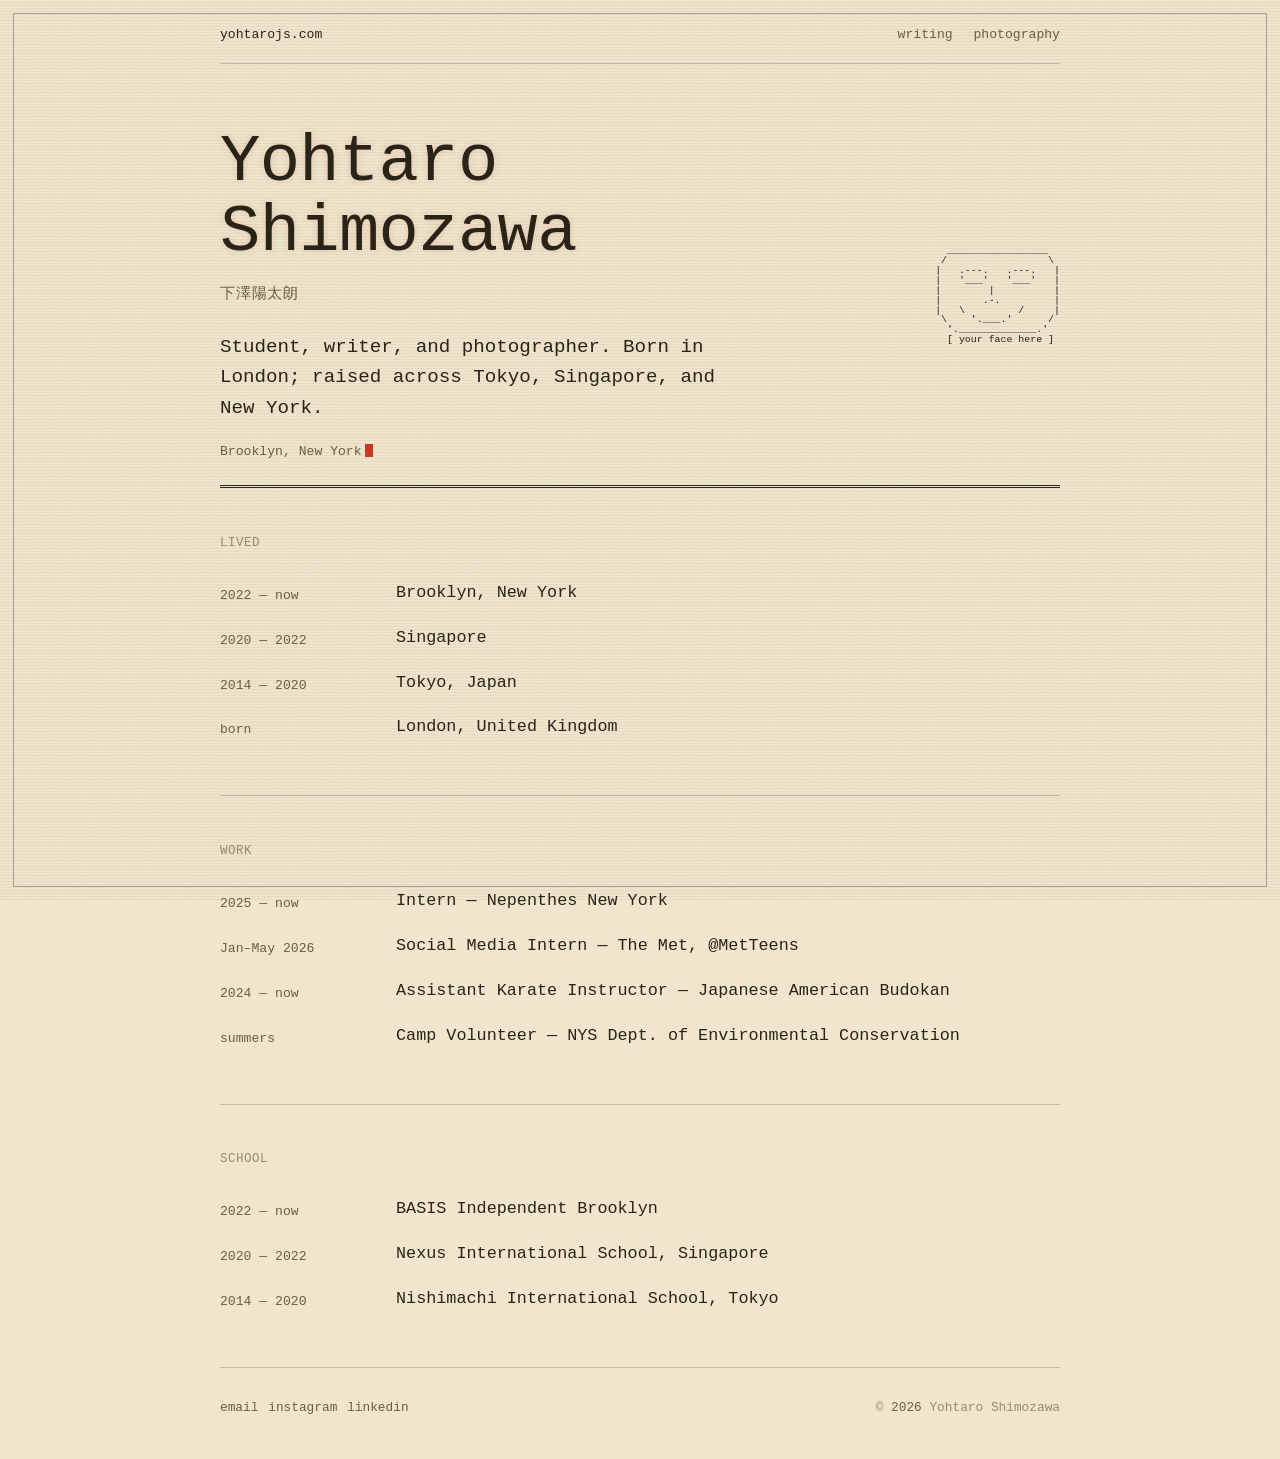
==== index.html @ f305a86e "Initial commit — yohtarojs.com Co-Authored-By: Claude Opus 4.8 <noreply@anthropic.com>" ====
<!DOCTYPE html>
<html lang="en">
<head>
<meta charset="utf-8">
<meta name="viewport" content="width=device-width, initial-scale=1">
<title>Yohtaro Shimozawa</title>
<meta name="description" content="Yohtaro Shimozawa — student, writer and photographer in Brooklyn. Born in London; raised across Tokyo, Singapore and New York.">
<meta property="og:title" content="Yohtaro Shimozawa">
<meta property="og:type" content="website">
<meta property="og:url" content="https://yohtarojs.com/">
<link rel="canonical" href="https://yohtarojs.com/">
<link rel="icon" href="favicon.svg" type="image/svg+xml">

<link rel="preload" href="fonts/DepartureMono-Regular.woff2" as="font" type="font/woff2" crossorigin>
<link rel="stylesheet" href="styles.css">

<!-- Tells Google "this site is about the person Yohtaro Shimozawa" and links
     it to your social profiles. Keep these in sync with content.js. -->
<script type="application/ld+json">
{
  "@context": "https://schema.org",
  "@type": "Person",
  "name": "Yohtaro Shimozawa",
  "alternateName": "下澤陽太朗",
  "url": "https://yohtarojs.com/",
  "jobTitle": "Student, writer and photographer",
  "homeLocation": { "@type": "Place", "name": "Brooklyn, New York" },
  "sameAs": [
    "https://instagram.com/yohtarojs",
    "https://www.linkedin.com/in/yohtarojs"
  ]
}
</script>
</head>
<body>
<div class="page">

  <!-- top letterhead (same on every page) -->
  <header class="head">
    <a class="mark" href="index.html">yohtarojs.com</a>
    <nav>
      <a href="blog.html">writing</a>
      <a href="photography.html">photography</a>
    </nav>
  </header>

  <!-- Everything below is built from content.js — edit your words there. -->
  <main id="profile"></main>

</div>


<!-- ===========================================================================
     YOUR ASCII PORTRAIT.

     Paste your ASCII art on the lines BETWEEN the two ===== markers below,
     replacing the placeholder face. Type or paste it exactly as you want it
     to look — spaces, slashes and all. Leave it empty to hide it.

     To make one: take a clear, high-contrast photo of your face, run it
     through a free photo-to-ASCII site (for example:
       https://asciiart.club  ·  https://www.text-image.com/convert/ascii.html
     ), then copy the result and paste it below.
=========================================================================== -->
<script type="text/plain" id="ascii-art">
   _________________
  /                 \
 |   .---.   .---.   |
 |   '___'   '___'   |
 |        |          |
 |       .-.         |
 |   \         /     |
  \    '.___.'      /
   '._____________.'
   [ your face here ]
</script>


<script src="content.js"></script>
<script src="site.js"></script>
</body>
</html>
---- styles.css ----
/* =========================================================================
   yohtarojs.com — styles
   Cream paper, Departure Mono, a little CRT.
   To recolour the whole site, change the few values under ":root" below.
   ========================================================================= */

/* ---- the font (self-hosted, lives in /fonts) ---------------------------- */
@font-face{
  font-family:"Departure Mono";
  src:url("fonts/DepartureMono-Regular.woff2") format("woff2"),
      url("fonts/DepartureMono-Regular.woff")  format("woff");
  font-weight:normal; font-style:normal; font-display:swap;
}

:root{
  /* colour ------------------------------------------------------------ */
  --bg:     #f0e6cd;   /* cream paper                         */
  --panel:  #ece0c1;   /* slightly deeper cream               */
  --ink:    #2a2318;   /* warm near-black (main text)         */
  --muted:  #6b5d44;   /* secondary text                      */
  --faint:  #9a8a68;   /* captions, small labels              */
  --line:   rgba(42,35,24,.22);   /* hairlines / rules        */
  --accent: #c23a20;   /* retro vermilion (links, marks)      */

  /* type -------------------------------------------------------------- */
  --mono: "Departure Mono", ui-monospace, "Courier New", monospace;

  /* size -------------------------------------------------------------- */
  --measure: 42rem;    /* reading width        */
  --page:    58rem;    /* page column width    */
  --pad:     clamp(1.25rem, 5vw, 2.75rem);
}

/* ---- base --------------------------------------------------------------- */
*,*::before,*::after{ box-sizing:border-box; }
html{ -webkit-text-size-adjust:100%; }
body{
  margin:0;
  background:var(--bg);
  color:var(--ink);
  font-family:var(--mono);
  font-weight:normal;
  font-size:clamp(.92rem,.7rem + .7vw,1.02rem);
  line-height:1.65;
  -webkit-font-smoothing:antialiased;
}

/* CRT: faint scanlines + paper grain — static, cheap */
body::before{
  content:""; position:fixed; inset:0; z-index:-1; pointer-events:none;
  background-image:
    repeating-linear-gradient(0deg, rgba(42,35,24,.05) 0 1px, transparent 1px 3px),
    url("data:image/svg+xml,%3Csvg xmlns='http://www.w3.org/2000/svg' width='160' height='160'%3E%3Cfilter id='n'%3E%3CfeTurbulence type='fractalNoise' baseFrequency='.8' numOctaves='2' stitchTiles='stitch'/%3E%3C/filter%3E%3Crect width='100%25' height='100%25' filter='url(%23n)' opacity='.04'/%3E%3C/svg%3E");
}

/* a thin screen frame around the whole page */
body::after{
  content:""; position:fixed; inset:13px; z-index:60; pointer-events:none;
  border:1px solid rgba(42,35,24,.35);
}
@media (max-width:600px){ body::after{ inset:7px; } }

img{ max-width:100%; height:auto; display:block; }
a{ color:var(--accent); text-decoration:none; }
a:hover{ text-decoration:underline; text-underline-offset:3px; }
strong,b{ font-weight:normal; color:var(--accent); }   /* pixel font has one weight */

/* ---- opening animation: a quick CRT power-on ---------------------------- */
@keyframes boot{
  0%   { opacity:0; transform:translateY(7px) scaleY(.985); filter:brightness(1.8); }
  9%   { opacity:1; }
  13%  { filter:brightness(.55); }
  18%  { filter:brightness(1.5); }
  26%  { filter:brightness(.9); }
  100% { opacity:1; transform:none; filter:none; }
}
.page{ animation:boot .85s ease-out both; }
@media (prefers-reduced-motion:reduce){ .page{ animation:none; } }

/* blinking terminal caret */
.caret{
  display:inline-block; width:.62em; height:1em; vertical-align:-.12em;
  background:var(--accent); margin-left:.25em;
  animation:blink 1.1s steps(1) infinite;
}
@keyframes blink{ 50%{ opacity:0; } }
@media (prefers-reduced-motion:reduce){ .caret{ animation:none; } }

/* ---- shared column ------------------------------------------------------ */
.page{ max-width:var(--page); margin-inline:auto; padding-inline:var(--pad); }
.col{  max-width:var(--measure); }

/* ---- letterhead (top bar) ---------------------------------------------- */
.head{
  display:flex; align-items:baseline; gap:1rem;
  padding:1.5rem 0 1.1rem;
  border-bottom:1px solid var(--line);
}
.head .mark{ font-size:.82rem; color:var(--ink); }
.head .mark:hover{ color:var(--accent); text-decoration:none; }
.head nav{ margin-left:auto; display:flex; gap:1.3rem; }
.head nav a{ font-size:.82rem; color:var(--muted); }
.head nav a:hover,.head nav a[aria-current="page"]{ color:var(--ink); text-decoration:none; }
.head nav a[aria-current="page"]{ text-decoration:underline; text-underline-offset:4px; text-decoration-color:var(--accent); }

/* ---- masthead (the name + optional ASCII portrait) --------------------- */
.masthead{ padding:clamp(2.2rem,6vw,4rem) 0 1.4rem; }
.masthead.has-ascii{
  display:grid; grid-template-columns:1fr auto;
  gap:clamp(1.2rem,4vw,3rem); align-items:start;
}
.masthead h1{
  margin:0; font-weight:normal;
  letter-spacing:-.01em; line-height:1.04;
  font-size:clamp(2.1rem,7vw,4.2rem);
  text-shadow:0 0 7px rgba(194,58,32,.18);   /* faint phosphor glow */
}
.masthead .kanji{ font-size:.95rem; color:var(--muted); margin-top:.9rem; letter-spacing:.05em; }
.masthead .intro{
  font-size:clamp(1rem,.9rem + .5vw,1.2rem); line-height:1.6;
  max-width:32rem; margin:1.5rem 0 0; color:var(--ink);
}
.masthead .place{ font-size:.82rem; color:var(--muted); margin-top:1.1rem; }
.masthead.rule{ border-bottom:3px double var(--ink); }

/* the ASCII portrait */
.ascii{
  margin:0; white-space:pre; line-height:1;
  font-family:var(--mono);
  font-size:clamp(.42rem,1.1vw,.62rem);
  color:var(--ink); overflow-x:auto;
  align-self:center;
}
@media (max-width:680px){
  .masthead.has-ascii{ grid-template-columns:1fr; }
  .ascii{ order:-1; margin-bottom:1rem; font-size:.6rem; }
}

/* ---- a labelled, ruled list (lived / work / school) -------------------- */
.block{ padding:clamp(1.8rem,5vw,2.8rem) 0; border-bottom:1px solid var(--line); }
.block > .label{ font-size:.78rem; letter-spacing:.04em; color:var(--faint); margin:0 0 1.1rem; text-transform:uppercase; }
.rows{ list-style:none; margin:0; padding:0; }
.rows li{ display:grid; grid-template-columns:9.5rem 1fr; gap:.2rem 1.5rem; padding:.6rem 0; }
.rows .yr{ font-size:.82rem; color:var(--muted); padding-top:.25rem; }
.rows .tx{ font-size:1.05rem; line-height:1.4; }
@media (max-width:540px){
  .rows li{ grid-template-columns:1fr; gap:.1rem; padding:.7rem 0; }
  .rows .yr{ padding-top:0; }
}

/* ---- colophon (footer) -------------------------------------------------- */
.foot{ display:flex; flex-wrap:wrap; gap:.8rem 1.6rem; align-items:baseline; padding:1.6rem 0 2.4rem; }
.foot a, .foot span{ font-size:.8rem; color:var(--muted); }
.foot a:hover{ color:var(--ink); text-decoration:none; }
.foot .copy{ margin-left:auto; color:var(--faint); }

/* ---- page intro (blog / photography headers) --------------------------- */
.intro-block{ padding:clamp(2rem,6vw,3.4rem) 0 1.6rem; }
.intro-block .label{ font-size:.78rem; letter-spacing:.05em; color:var(--faint); margin:0 0 .8rem; text-transform:uppercase; }
.intro-block h1{
  margin:0; font-weight:normal; letter-spacing:-.01em;
  font-size:clamp(1.9rem,6vw,3.2rem); line-height:1.05;
  text-shadow:0 0 7px rgba(194,58,32,.18);
}
.intro-block p{ font-size:.86rem; color:var(--muted); margin:1rem 0 0; }

/* ---- writing index ------------------------------------------------------ */
.postlist{ list-style:none; margin:0; padding:0; }
.postlist li{ border-top:1px solid var(--line); }
.postlist a{ display:grid; grid-template-columns:8rem 1fr; gap:.3rem 1.5rem; padding:1.5rem 0; color:var(--ink); }
.postlist a:hover{ text-decoration:none; }
.postlist a:hover h2{ color:var(--accent); }
.postlist .date{ font-size:.8rem; color:var(--muted); padding-top:.3rem; }
.postlist h2{ font-weight:normal; font-size:1.4rem; line-height:1.2; margin:0 0 .3rem; transition:color .15s; }
.postlist .excerpt{ font-size:.84rem; color:var(--muted); margin:0; }
@media (max-width:540px){
  .postlist a{ grid-template-columns:1fr; gap:.15rem; }
  .postlist .date{ padding-top:0; }
}

/* ---- single post -------------------------------------------------------- */
.article-head{ padding:clamp(1rem,4vw,2rem) 0 1.5rem; }
.article-head .date{ font-size:.8rem; color:var(--muted); }
.article-head h1{
  font-weight:normal; font-size:clamp(1.8rem,4vw + 1rem,3rem); line-height:1.08;
  letter-spacing:-.01em; margin:.5rem 0 0; text-shadow:0 0 7px rgba(194,58,32,.18);
}
.prose{ font-size:1.02rem; line-height:1.75; }
.prose > *:first-child{ margin-top:0; }
.prose p{ margin:0 0 1.3rem; }
.prose h2{ font-weight:normal; font-size:1.3rem; letter-spacing:-.01em; margin:2.4rem 0 .8rem; }
.prose h3{ font-weight:normal; font-size:1.12rem; margin:2rem 0 .6rem; color:var(--muted); }
.prose a{ text-decoration:underline; text-underline-offset:3px; }
.prose blockquote{ margin:1.6rem 0; padding:.2rem 0 .2rem 1.4rem; border-left:3px solid var(--accent); color:var(--muted); font-style:italic; }
.prose ul,.prose ol{ margin:0 0 1.3rem; padding-left:1.4rem; }
.prose li{ margin:.4rem 0; }
.prose img{ margin:1.8rem 0; border:1px solid var(--line); }
.prose hr{ border:none; border-top:3px double var(--ink); margin:2.6rem 0; }
.prose code{ font-size:.92em; background:var(--panel); padding:.08em .35em; }
.prose figure{ margin:1.8rem 0; }
.prose figcaption{ font-size:.76rem; color:var(--faint); text-align:center; margin-top:.5rem; }

/* ---- back link ---------------------------------------------------------- */
.back{ font-size:.8rem; color:var(--muted); display:inline-block; margin-top:1.5rem; }
.back:hover{ color:var(--ink); text-decoration:none; }

/* ---- photography gallery ------------------------------------------------ */
.gallery{ columns:3 16rem; column-gap:1rem; padding-top:.5rem; }
.gallery figure{ margin:0 0 1rem; break-inside:avoid; border:1px solid var(--line); background:var(--panel); }
.gallery img{ width:100%; display:block; }
.gallery figcaption{ font-size:.74rem; color:var(--muted); padding:.55rem .7rem .7rem; display:flex; justify-content:space-between; gap:.5rem; }
.gallery figcaption .loc{ color:var(--ink); }
.empty{ font-size:.85rem; color:var(--faint); padding:2rem 0; }

/* ---- reduced motion ----------------------------------------------------- */
@media (prefers-reduced-motion:reduce){
  *{ transition:none !important; }
}
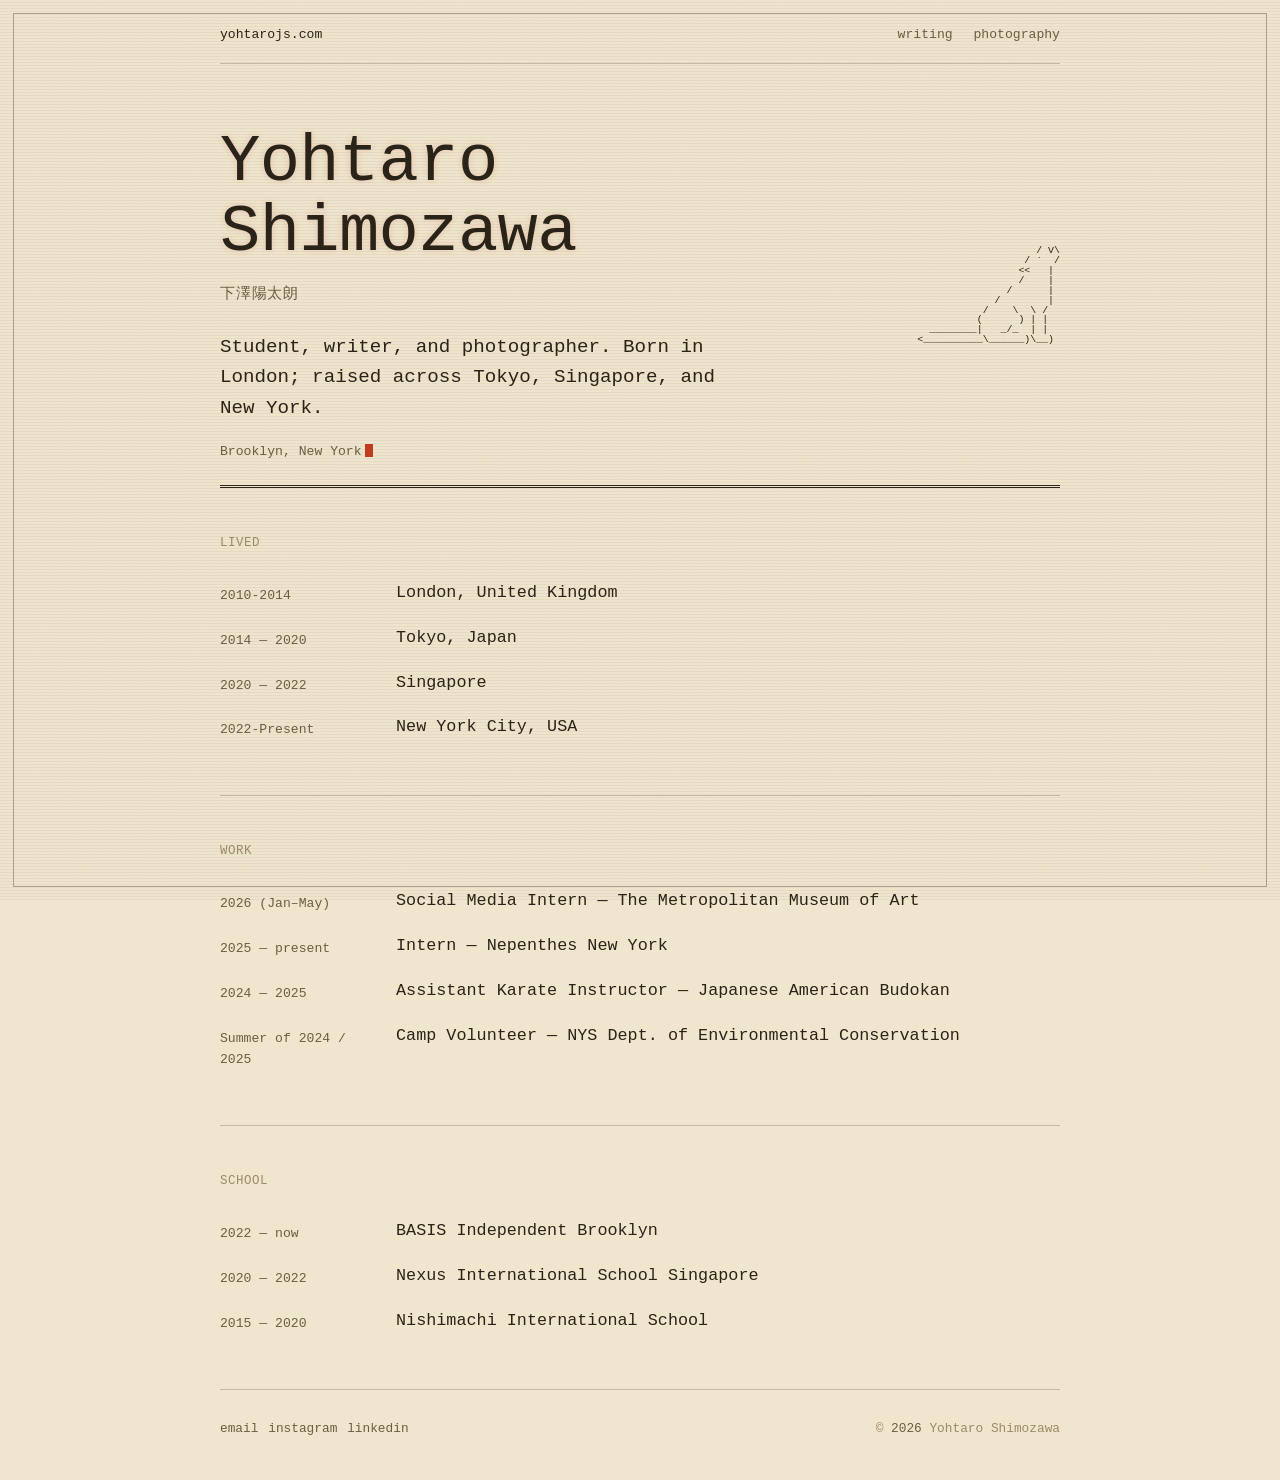
==== commit 7e520cf4: "Update index.html" ====
--- a/index.html
+++ b/index.html
@@ -63,16 +63,16 @@
      ), then copy the result and paste it below.
 =========================================================================== -->
 <script type="text/plain" id="ascii-art">
-   _________________
-  /                 \
- |   .---.   .---.   |
- |   '___'   '___'   |
- |        |          |
- |       .-.         |
- |   \         /     |
-  \    '.___.'      /
-   '._____________.'
-   [ your face here ]
+                     / V\
+                   / `  /
+                  <<   |
+                  /    |
+                /      |
+              /        |
+            /    \  \ /
+           (      ) | |
+   ________|   _/_  | |
+ <__________\______)\__)   
 </script>
 
 
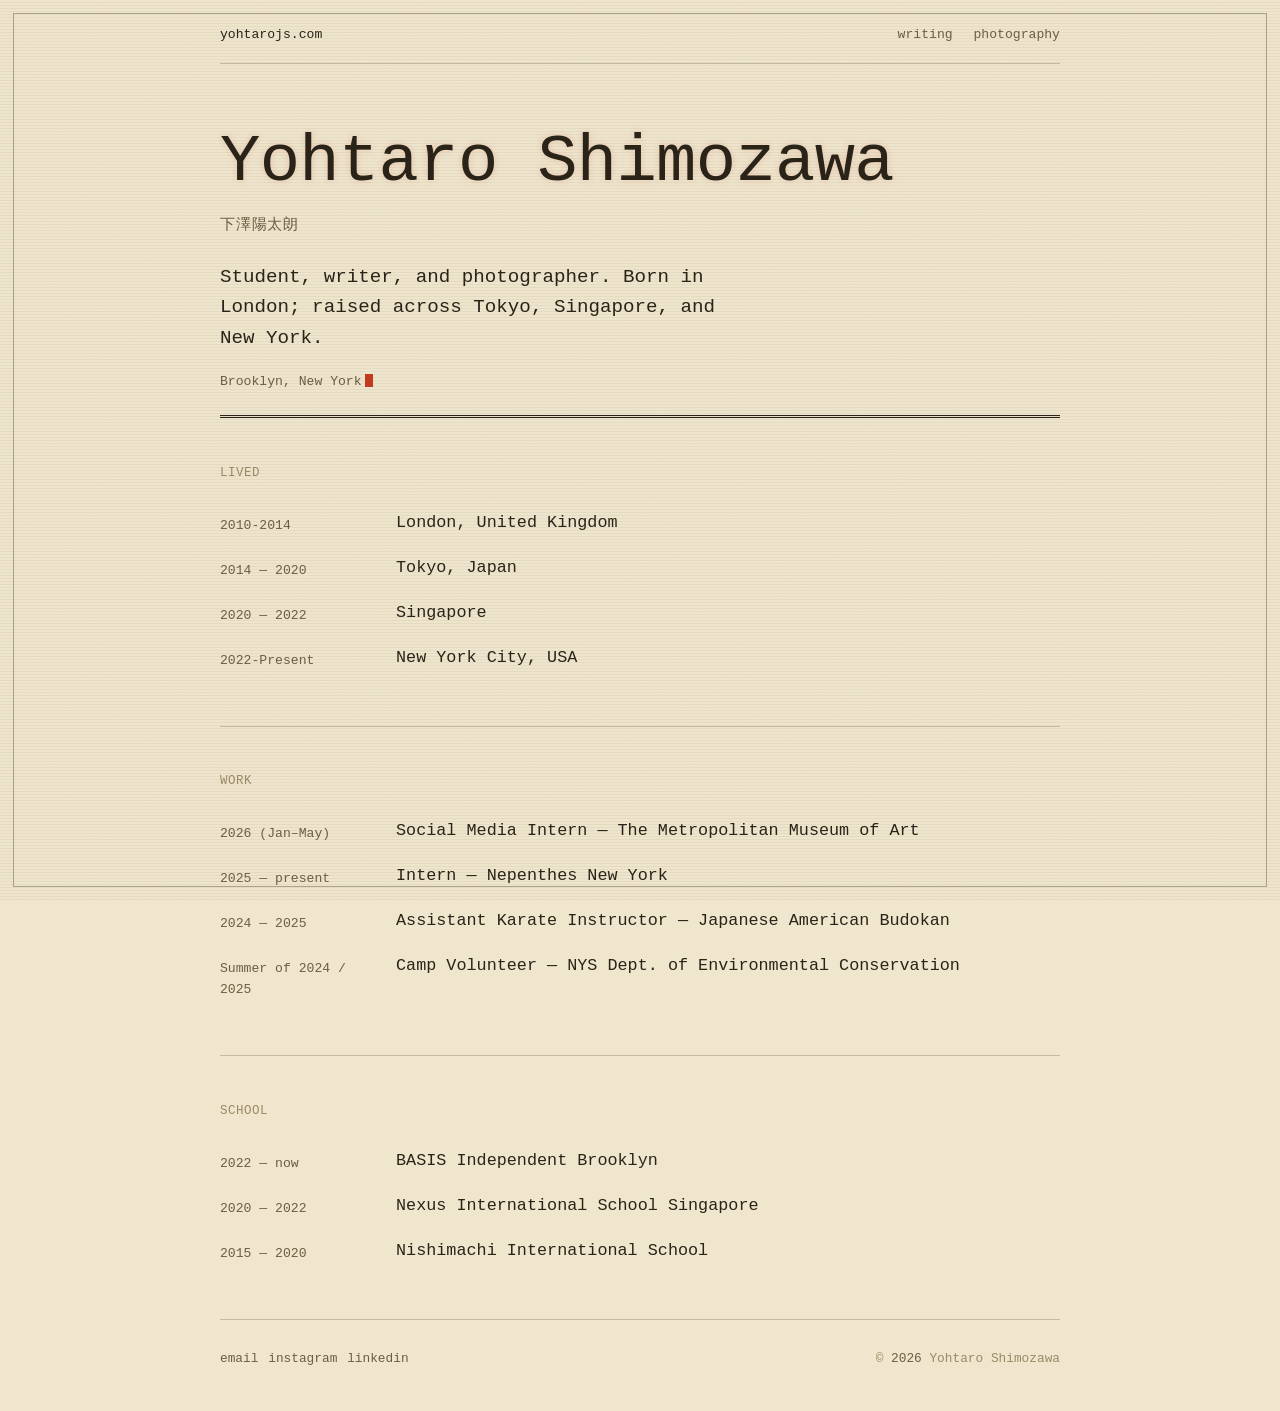
==== commit e23267af: "Update index.html" ====
--- a/index.html
+++ b/index.html
@@ -62,19 +62,6 @@
        https://asciiart.club  ·  https://www.text-image.com/convert/ascii.html
      ), then copy the result and paste it below.
 =========================================================================== -->
-<script type="text/plain" id="ascii-art">
-                     / V\
-                   / `  /
-                  <<   |
-                  /    |
-                /      |
-              /        |
-            /    \  \ /
-           (      ) | |
-   ________|   _/_  | |
- <__________\______)\__)   
-</script>
-
 
 <script src="content.js"></script>
 <script src="site.js"></script>
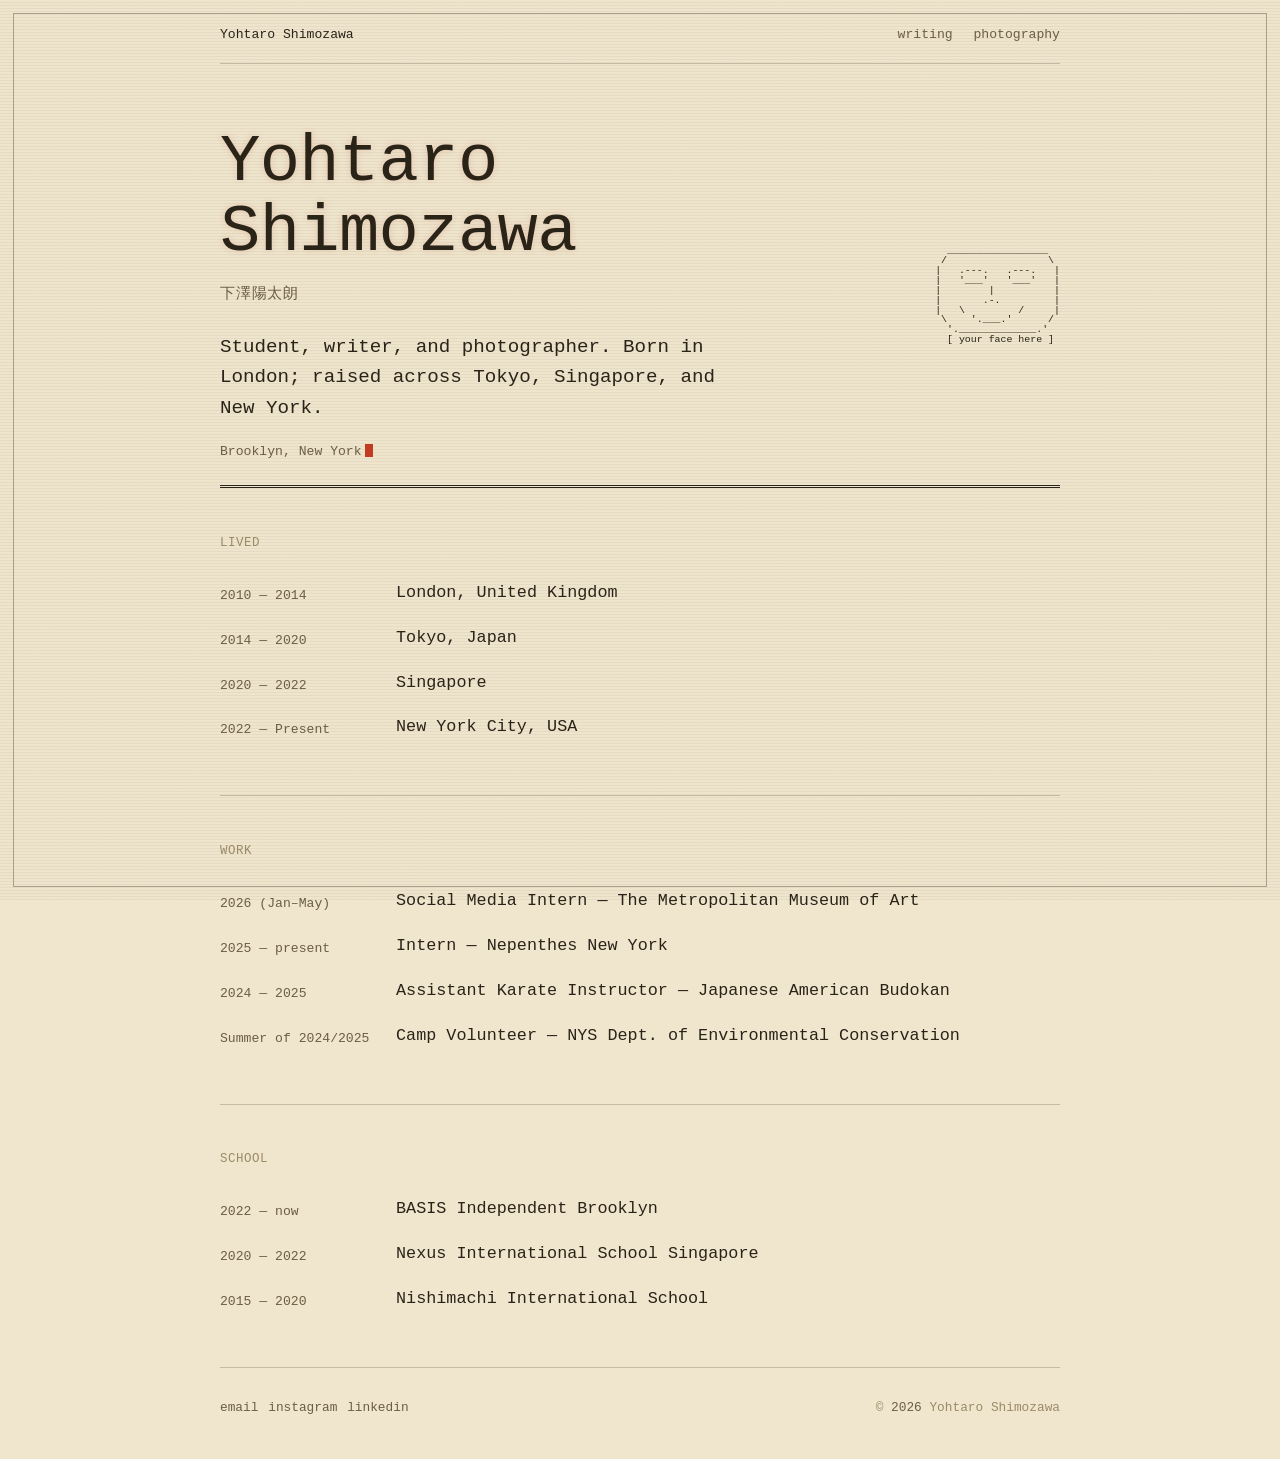
==== commit 462571a9: "Add real Grizzly articles to writing; set site name to Yohtaro Shimozawa Co-Authored-By: Claude Opus" ====
--- a/index.html
+++ b/index.html
@@ -37,7 +37,7 @@
 
   <!-- top letterhead (same on every page) -->
   <header class="head">
-    <a class="mark" href="index.html">yohtarojs.com</a>
+    <a class="mark" href="index.html">Yohtaro Shimozawa</a>
     <nav>
       <a href="blog.html">writing</a>
       <a href="photography.html">photography</a>
@@ -62,6 +62,19 @@
        https://asciiart.club  ·  https://www.text-image.com/convert/ascii.html
      ), then copy the result and paste it below.
 =========================================================================== -->
+<script type="text/plain" id="ascii-art">
+   _________________
+  /                 \
+ |   .---.   .---.   |
+ |   '___'   '___'   |
+ |        |          |
+ |       .-.         |
+ |   \         /     |
+  \    '.___.'      /
+   '._____________.'
+   [ your face here ]
+</script>
+
 
 <script src="content.js"></script>
 <script src="site.js"></script>
--- a/styles.css
+++ b/styles.css
@@ -173,6 +173,7 @@
 .postlist .date{ font-size:.8rem; color:var(--muted); padding-top:.3rem; }
 .postlist h2{ font-weight:normal; font-size:1.4rem; line-height:1.2; margin:0 0 .3rem; transition:color .15s; }
 .postlist .excerpt{ font-size:.84rem; color:var(--muted); margin:0; }
+.postlist .ext{ font-size:.66rem; color:var(--faint); letter-spacing:.02em; white-space:nowrap; vertical-align:.12em; }
 @media (max-width:540px){
   .postlist a{ grid-template-columns:1fr; gap:.15rem; }
   .postlist .date{ padding-top:0; }
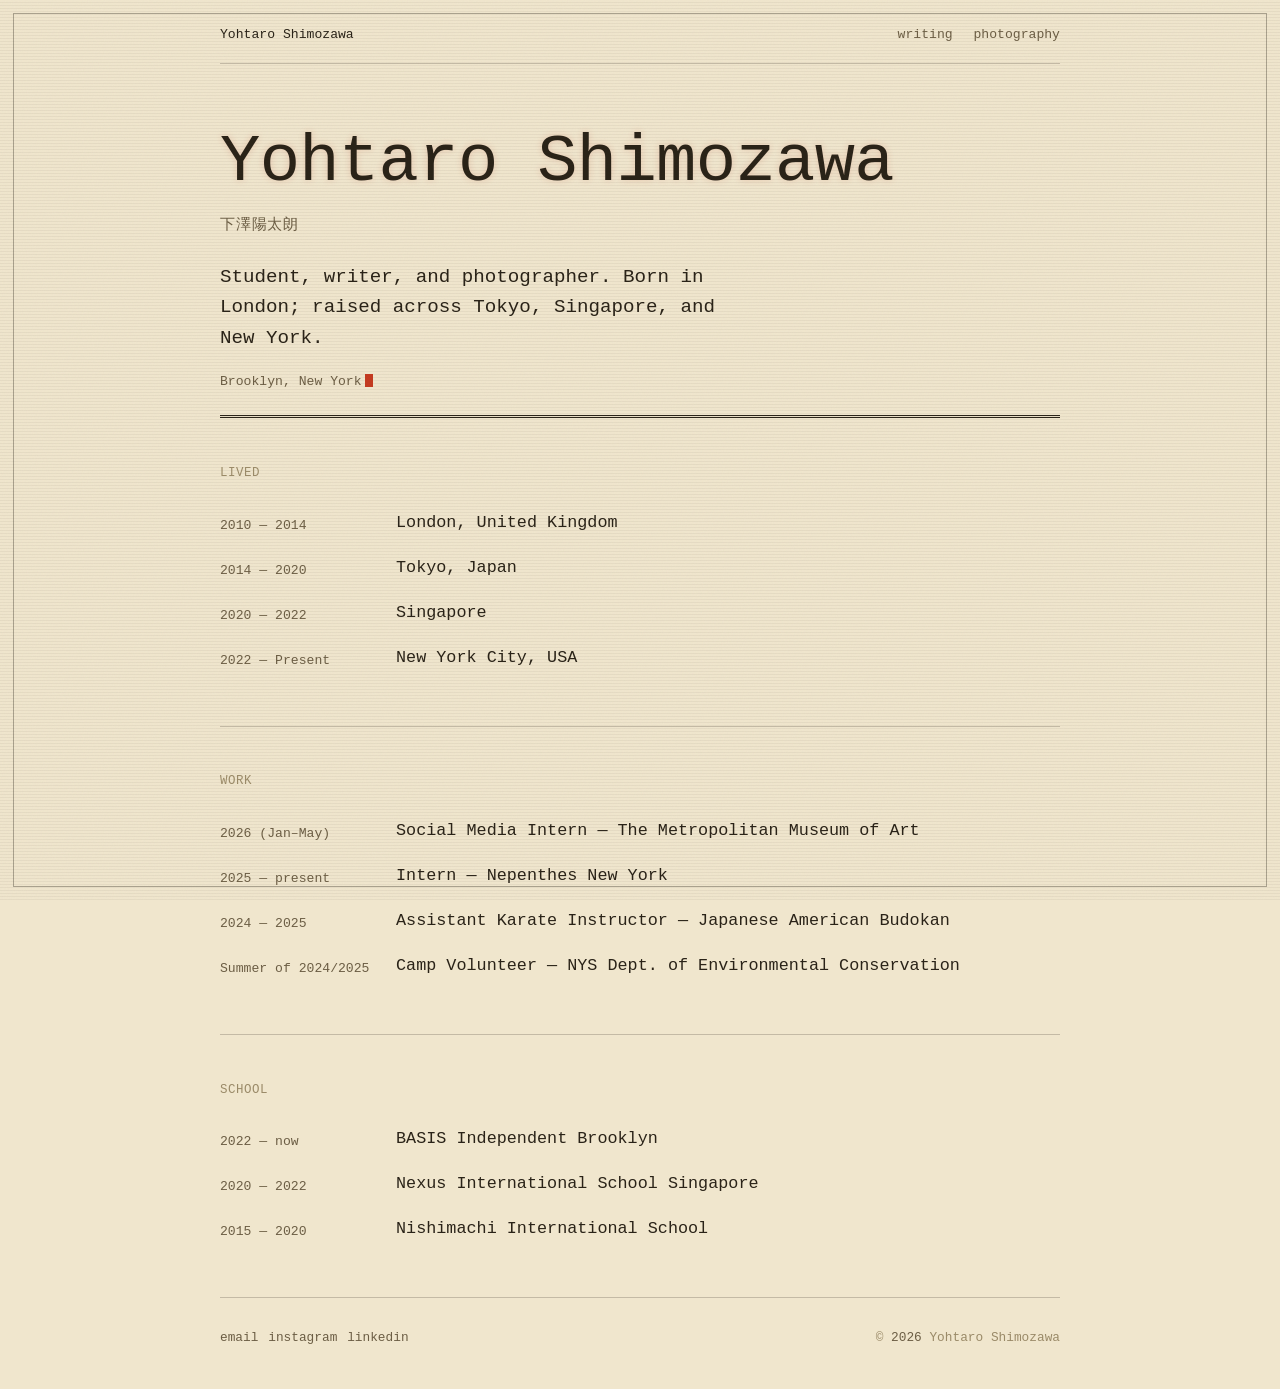
==== commit c0f6442c: "Merge branch 'main' of https://github.com/YohtaroJS/YohtarojS # Conflicts: #	content.js #	posts.js" ====
--- a/index.html
+++ b/index.html
@@ -62,19 +62,6 @@
        https://asciiart.club  ·  https://www.text-image.com/convert/ascii.html
      ), then copy the result and paste it below.
 =========================================================================== -->
-<script type="text/plain" id="ascii-art">
-   _________________
-  /                 \
- |   .---.   .---.   |
- |   '___'   '___'   |
- |        |          |
- |       .-.         |
- |   \         /     |
-  \    '.___.'      /
-   '._____________.'
-   [ your face here ]
-</script>
-
 
 <script src="content.js"></script>
 <script src="site.js"></script>
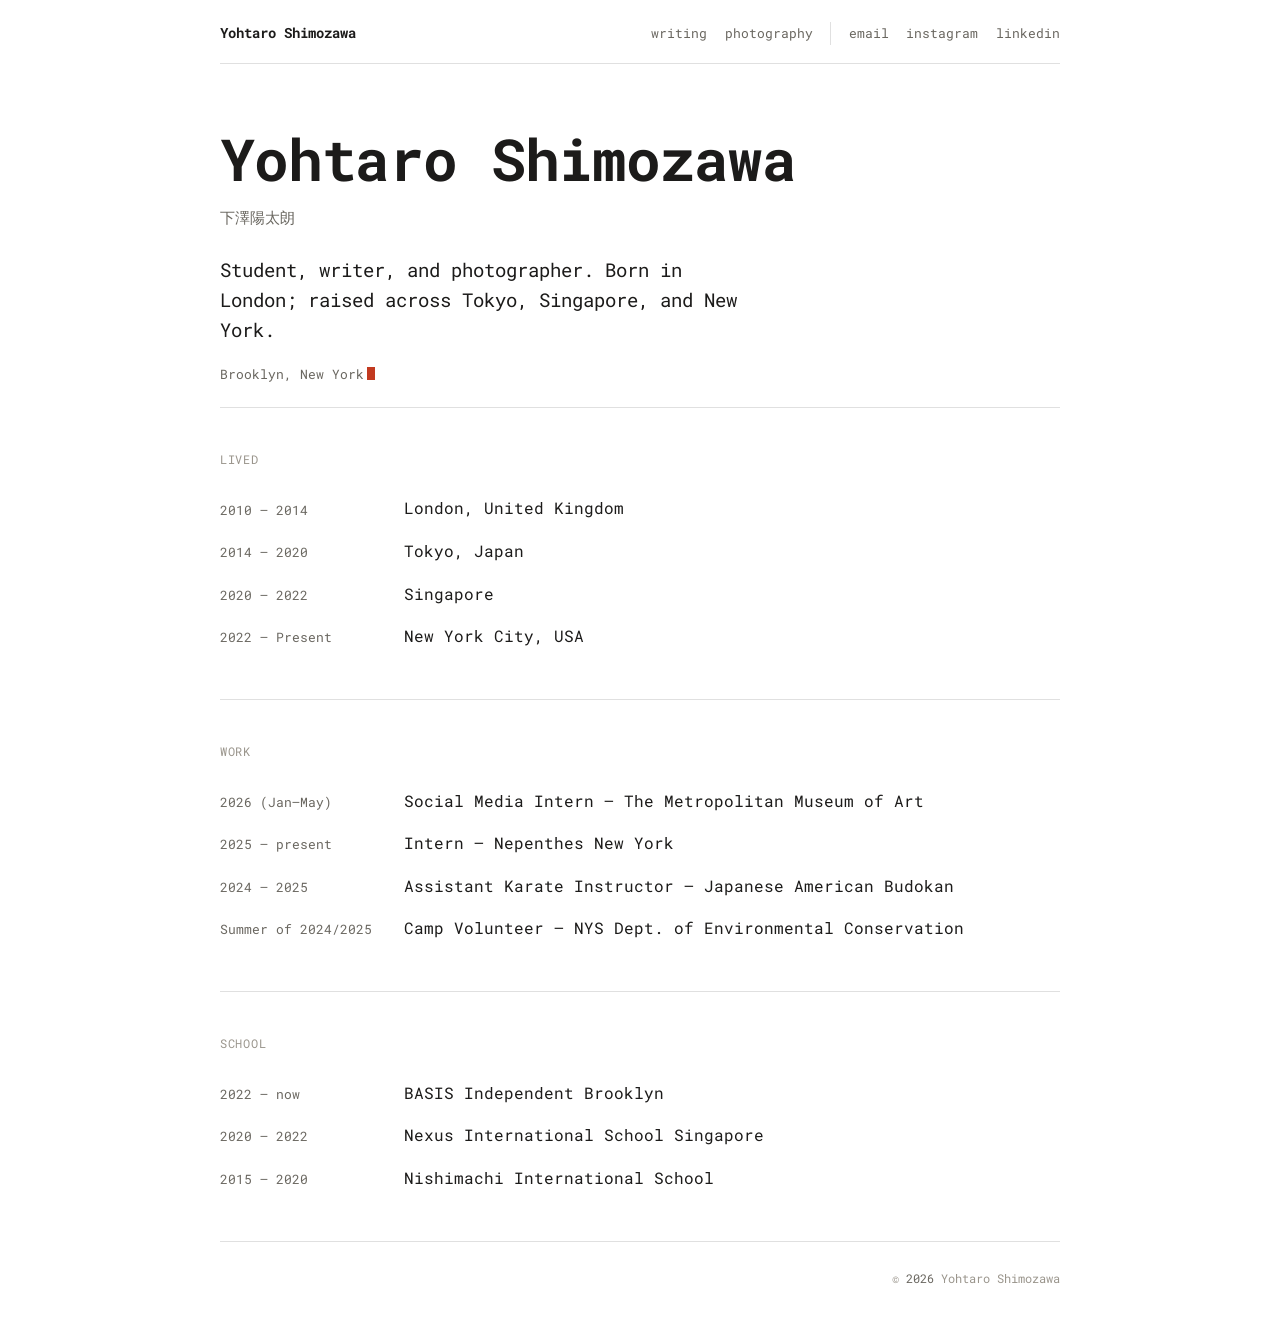
==== commit 7939e497: "Redesign: white background, Roboto Mono, remove frame; move socials to top bar - self-host Roboto Mo" ====
--- a/index.html
+++ b/index.html
@@ -11,7 +11,7 @@
 <link rel="canonical" href="https://yohtarojs.com/">
 <link rel="icon" href="favicon.svg" type="image/svg+xml">
 
-<link rel="preload" href="fonts/DepartureMono-Regular.woff2" as="font" type="font/woff2" crossorigin>
+<link rel="preload" href="fonts/RobotoMono-400.woff2" as="font" type="font/woff2" crossorigin>
 <link rel="stylesheet" href="styles.css">
 
 <!-- Tells Google "this site is about the person Yohtaro Shimozawa" and links
@@ -41,6 +41,7 @@
     <nav>
       <a href="blog.html">writing</a>
       <a href="photography.html">photography</a>
+      <span class="social" id="social"></span>
     </nav>
   </header>
 
@@ -62,6 +63,9 @@
        https://asciiart.club  ·  https://www.text-image.com/convert/ascii.html
      ), then copy the result and paste it below.
 =========================================================================== -->
+<script type="text/plain" id="ascii-art">
+
+</script>
 
 <script src="content.js"></script>
 <script src="site.js"></script>
--- a/styles.css
+++ b/styles.css
@@ -1,29 +1,35 @@
 /* =========================================================================
    yohtarojs.com — styles
-   Cream paper, Departure Mono, a little CRT.
+   Clean, white, Roboto Mono.
    To recolour the whole site, change the few values under ":root" below.
    ========================================================================= */
 
 /* ---- the font (self-hosted, lives in /fonts) ---------------------------- */
 @font-face{
-  font-family:"Departure Mono";
-  src:url("fonts/DepartureMono-Regular.woff2") format("woff2"),
-      url("fonts/DepartureMono-Regular.woff")  format("woff");
-  font-weight:normal; font-style:normal; font-display:swap;
+  font-family:"Roboto Mono"; font-weight:400; font-style:normal; font-display:swap;
+  src:url("fonts/RobotoMono-400.woff2") format("woff2");
+}
+@font-face{
+  font-family:"Roboto Mono"; font-weight:700; font-style:normal; font-display:swap;
+  src:url("fonts/RobotoMono-700.woff2") format("woff2");
+}
+@font-face{
+  font-family:"Roboto Mono"; font-weight:400; font-style:italic; font-display:swap;
+  src:url("fonts/RobotoMono-400italic.woff2") format("woff2");
 }
 
 :root{
   /* colour ------------------------------------------------------------ */
-  --bg:     #f0e6cd;   /* cream paper                         */
-  --panel:  #ece0c1;   /* slightly deeper cream               */
-  --ink:    #2a2318;   /* warm near-black (main text)         */
-  --muted:  #6b5d44;   /* secondary text                      */
-  --faint:  #9a8a68;   /* captions, small labels              */
-  --line:   rgba(42,35,24,.22);   /* hairlines / rules        */
-  --accent: #c23a20;   /* retro vermilion (links, marks)      */
+  --bg:     #ffffff;   /* white                               */
+  --panel:  #f4f3f1;   /* light grey for cards / code         */
+  --ink:    #1c1b1a;   /* main text                           */
+  --muted:  #6a6760;   /* secondary text                      */
+  --faint:  #9a958c;   /* captions, small labels              */
+  --line:   rgba(0,0,0,.12);      /* hairlines / rules        */
+  --accent: #c23a20;   /* accent — links, marks               */
 
   /* type -------------------------------------------------------------- */
-  --mono: "Departure Mono", ui-monospace, "Courier New", monospace;
+  --mono: "Roboto Mono", ui-monospace, "Courier New", monospace;
 
   /* size -------------------------------------------------------------- */
   --measure: 42rem;    /* reading width        */
@@ -39,47 +45,25 @@
   background:var(--bg);
   color:var(--ink);
   font-family:var(--mono);
-  font-weight:normal;
-  font-size:clamp(.92rem,.7rem + .7vw,1.02rem);
-  line-height:1.65;
+  font-weight:400;
+  font-size:clamp(.9rem,.7rem + .7vw,1rem);
+  line-height:1.7;
   -webkit-font-smoothing:antialiased;
 }
-
-/* CRT: faint scanlines + paper grain — static, cheap */
-body::before{
-  content:""; position:fixed; inset:0; z-index:-1; pointer-events:none;
-  background-image:
-    repeating-linear-gradient(0deg, rgba(42,35,24,.05) 0 1px, transparent 1px 3px),
-    url("data:image/svg+xml,%3Csvg xmlns='http://www.w3.org/2000/svg' width='160' height='160'%3E%3Cfilter id='n'%3E%3CfeTurbulence type='fractalNoise' baseFrequency='.8' numOctaves='2' stitchTiles='stitch'/%3E%3C/filter%3E%3Crect width='100%25' height='100%25' filter='url(%23n)' opacity='.04'/%3E%3C/svg%3E");
-}
-
-/* a thin screen frame around the whole page */
-body::after{
-  content:""; position:fixed; inset:13px; z-index:60; pointer-events:none;
-  border:1px solid rgba(42,35,24,.35);
-}
-@media (max-width:600px){ body::after{ inset:7px; } }
 
 img{ max-width:100%; height:auto; display:block; }
 a{ color:var(--accent); text-decoration:none; }
 a:hover{ text-decoration:underline; text-underline-offset:3px; }
-strong,b{ font-weight:normal; color:var(--accent); }   /* pixel font has one weight */
-
-/* ---- opening animation: a quick CRT power-on ---------------------------- */
-@keyframes boot{
-  0%   { opacity:0; transform:translateY(7px) scaleY(.985); filter:brightness(1.8); }
-  9%   { opacity:1; }
-  13%  { filter:brightness(.55); }
-  18%  { filter:brightness(1.5); }
-  26%  { filter:brightness(.9); }
-  100% { opacity:1; transform:none; filter:none; }
-}
-.page{ animation:boot .85s ease-out both; }
+strong,b{ font-weight:700; }
+
+/* ---- opening animation: a clean fade-in --------------------------------- */
+@keyframes boot{ from{ opacity:0; transform:translateY(8px); } to{ opacity:1; transform:none; } }
+.page{ animation:boot .5s ease-out both; }
 @media (prefers-reduced-motion:reduce){ .page{ animation:none; } }
 
 /* blinking terminal caret */
 .caret{
-  display:inline-block; width:.62em; height:1em; vertical-align:-.12em;
+  display:inline-block; width:.6em; height:1em; vertical-align:-.12em;
   background:var(--accent); margin-left:.25em;
   animation:blink 1.1s steps(1) infinite;
 }
@@ -90,18 +74,25 @@
 .page{ max-width:var(--page); margin-inline:auto; padding-inline:var(--pad); }
 .col{  max-width:var(--measure); }
 
-/* ---- letterhead (top bar) ---------------------------------------------- */
+/* ---- letterhead (top bar: name + nav + socials) ------------------------ */
 .head{
-  display:flex; align-items:baseline; gap:1rem;
-  padding:1.5rem 0 1.1rem;
+  display:flex; flex-wrap:wrap; align-items:baseline; gap:.6rem 1rem;
+  padding:1.4rem 0 1.1rem;
   border-bottom:1px solid var(--line);
 }
-.head .mark{ font-size:.82rem; color:var(--ink); }
+.head .mark{ font-size:.85rem; font-weight:700; color:var(--ink); }
 .head .mark:hover{ color:var(--accent); text-decoration:none; }
-.head nav{ margin-left:auto; display:flex; gap:1.3rem; }
-.head nav a{ font-size:.82rem; color:var(--muted); }
-.head nav a:hover,.head nav a[aria-current="page"]{ color:var(--ink); text-decoration:none; }
-.head nav a[aria-current="page"]{ text-decoration:underline; text-underline-offset:4px; text-decoration-color:var(--accent); }
+.head nav{ margin-left:auto; display:flex; flex-wrap:wrap; align-items:baseline; gap:1.1rem; }
+.head nav > a{ font-size:.82rem; color:var(--muted); }
+.head nav > a:hover,.head nav > a[aria-current="page"]{ color:var(--ink); text-decoration:none; }
+.head nav > a[aria-current="page"]{ text-decoration:underline; text-underline-offset:4px; text-decoration-color:var(--accent); }
+.head .social{
+  display:inline-flex; flex-wrap:wrap; gap:1.1rem;
+  padding-left:1.1rem; border-left:1px solid var(--line);
+}
+.head .social:empty{ display:none; }
+.head .social a{ font-size:.82rem; color:var(--muted); }
+.head .social a:hover{ color:var(--accent); text-decoration:none; }
 
 /* ---- masthead (the name + optional ASCII portrait) --------------------- */
 .masthead{ padding:clamp(2.2rem,6vw,4rem) 0 1.4rem; }
@@ -110,18 +101,17 @@
   gap:clamp(1.2rem,4vw,3rem); align-items:start;
 }
 .masthead h1{
-  margin:0; font-weight:normal;
-  letter-spacing:-.01em; line-height:1.04;
-  font-size:clamp(2.1rem,7vw,4.2rem);
-  text-shadow:0 0 7px rgba(194,58,32,.18);   /* faint phosphor glow */
-}
-.masthead .kanji{ font-size:.95rem; color:var(--muted); margin-top:.9rem; letter-spacing:.05em; }
+  margin:0; font-weight:700;
+  letter-spacing:-.02em; line-height:1.08;
+  font-size:clamp(1.9rem,6vw,3.6rem);
+}
+.masthead .kanji{ font-size:.95rem; color:var(--muted); margin-top:.9rem; }
 .masthead .intro{
-  font-size:clamp(1rem,.9rem + .5vw,1.2rem); line-height:1.6;
-  max-width:32rem; margin:1.5rem 0 0; color:var(--ink);
+  font-size:clamp(1rem,.9rem + .5vw,1.18rem); line-height:1.6;
+  max-width:34rem; margin:1.5rem 0 0; color:var(--ink);
 }
 .masthead .place{ font-size:.82rem; color:var(--muted); margin-top:1.1rem; }
-.masthead.rule{ border-bottom:3px double var(--ink); }
+.masthead.rule{ border-bottom:1px solid var(--line); }
 
 /* the ASCII portrait */
 .ascii{
@@ -137,12 +127,12 @@
 }
 
 /* ---- a labelled, ruled list (lived / work / school) -------------------- */
-.block{ padding:clamp(1.8rem,5vw,2.8rem) 0; border-bottom:1px solid var(--line); }
-.block > .label{ font-size:.78rem; letter-spacing:.04em; color:var(--faint); margin:0 0 1.1rem; text-transform:uppercase; }
+.block{ padding:clamp(1.8rem,5vw,2.6rem) 0; border-bottom:1px solid var(--line); }
+.block > .label{ font-size:.74rem; letter-spacing:.06em; color:var(--faint); margin:0 0 1.1rem; text-transform:uppercase; }
 .rows{ list-style:none; margin:0; padding:0; }
-.rows li{ display:grid; grid-template-columns:9.5rem 1fr; gap:.2rem 1.5rem; padding:.6rem 0; }
-.rows .yr{ font-size:.82rem; color:var(--muted); padding-top:.25rem; }
-.rows .tx{ font-size:1.05rem; line-height:1.4; }
+.rows li{ display:grid; grid-template-columns:10rem 1fr; gap:.2rem 1.5rem; padding:.55rem 0; }
+.rows .yr{ font-size:.8rem; color:var(--muted); padding-top:.2rem; }
+.rows .tx{ font-size:1.02rem; line-height:1.45; }
 @media (max-width:540px){
   .rows li{ grid-template-columns:1fr; gap:.1rem; padding:.7rem 0; }
   .rows .yr{ padding-top:0; }
@@ -150,17 +140,16 @@
 
 /* ---- colophon (footer) -------------------------------------------------- */
 .foot{ display:flex; flex-wrap:wrap; gap:.8rem 1.6rem; align-items:baseline; padding:1.6rem 0 2.4rem; }
-.foot a, .foot span{ font-size:.8rem; color:var(--muted); }
-.foot a:hover{ color:var(--ink); text-decoration:none; }
+.foot a, .foot span{ font-size:.78rem; color:var(--muted); }
+.foot a:hover{ color:var(--accent); text-decoration:none; }
 .foot .copy{ margin-left:auto; color:var(--faint); }
 
 /* ---- page intro (blog / photography headers) --------------------------- */
 .intro-block{ padding:clamp(2rem,6vw,3.4rem) 0 1.6rem; }
-.intro-block .label{ font-size:.78rem; letter-spacing:.05em; color:var(--faint); margin:0 0 .8rem; text-transform:uppercase; }
+.intro-block .label{ font-size:.74rem; letter-spacing:.06em; color:var(--faint); margin:0 0 .8rem; text-transform:uppercase; }
 .intro-block h1{
-  margin:0; font-weight:normal; letter-spacing:-.01em;
-  font-size:clamp(1.9rem,6vw,3.2rem); line-height:1.05;
-  text-shadow:0 0 7px rgba(194,58,32,.18);
+  margin:0; font-weight:700; letter-spacing:-.02em;
+  font-size:clamp(1.8rem,6vw,3rem); line-height:1.08;
 }
 .intro-block p{ font-size:.86rem; color:var(--muted); margin:1rem 0 0; }
 
@@ -170,10 +159,10 @@
 .postlist a{ display:grid; grid-template-columns:8rem 1fr; gap:.3rem 1.5rem; padding:1.5rem 0; color:var(--ink); }
 .postlist a:hover{ text-decoration:none; }
 .postlist a:hover h2{ color:var(--accent); }
-.postlist .date{ font-size:.8rem; color:var(--muted); padding-top:.3rem; }
-.postlist h2{ font-weight:normal; font-size:1.4rem; line-height:1.2; margin:0 0 .3rem; transition:color .15s; }
-.postlist .excerpt{ font-size:.84rem; color:var(--muted); margin:0; }
-.postlist .ext{ font-size:.66rem; color:var(--faint); letter-spacing:.02em; white-space:nowrap; vertical-align:.12em; }
+.postlist .date{ font-size:.78rem; color:var(--muted); padding-top:.35rem; }
+.postlist h2{ font-weight:700; font-size:1.3rem; line-height:1.25; margin:0 0 .35rem; transition:color .15s; }
+.postlist .excerpt{ font-size:.84rem; color:var(--muted); margin:0; line-height:1.6; }
+.postlist .ext{ font-size:.66rem; font-weight:400; color:var(--faint); letter-spacing:.02em; white-space:nowrap; vertical-align:.12em; }
 @media (max-width:540px){
   .postlist a{ grid-template-columns:1fr; gap:.15rem; }
   .postlist .date{ padding-top:0; }
@@ -183,31 +172,31 @@
 .article-head{ padding:clamp(1rem,4vw,2rem) 0 1.5rem; }
 .article-head .date{ font-size:.8rem; color:var(--muted); }
 .article-head h1{
-  font-weight:normal; font-size:clamp(1.8rem,4vw + 1rem,3rem); line-height:1.08;
-  letter-spacing:-.01em; margin:.5rem 0 0; text-shadow:0 0 7px rgba(194,58,32,.18);
-}
-.prose{ font-size:1.02rem; line-height:1.75; }
+  font-weight:700; font-size:clamp(1.8rem,4vw + 1rem,2.8rem); line-height:1.12;
+  letter-spacing:-.02em; margin:.5rem 0 0;
+}
+.prose{ font-size:1rem; line-height:1.8; }
 .prose > *:first-child{ margin-top:0; }
 .prose p{ margin:0 0 1.3rem; }
-.prose h2{ font-weight:normal; font-size:1.3rem; letter-spacing:-.01em; margin:2.4rem 0 .8rem; }
-.prose h3{ font-weight:normal; font-size:1.12rem; margin:2rem 0 .6rem; color:var(--muted); }
+.prose h2{ font-weight:700; font-size:1.25rem; margin:2.4rem 0 .8rem; }
+.prose h3{ font-weight:700; font-size:1.08rem; margin:2rem 0 .6rem; color:var(--muted); }
 .prose a{ text-decoration:underline; text-underline-offset:3px; }
 .prose blockquote{ margin:1.6rem 0; padding:.2rem 0 .2rem 1.4rem; border-left:3px solid var(--accent); color:var(--muted); font-style:italic; }
 .prose ul,.prose ol{ margin:0 0 1.3rem; padding-left:1.4rem; }
 .prose li{ margin:.4rem 0; }
-.prose img{ margin:1.8rem 0; border:1px solid var(--line); }
-.prose hr{ border:none; border-top:3px double var(--ink); margin:2.6rem 0; }
-.prose code{ font-size:.92em; background:var(--panel); padding:.08em .35em; }
+.prose img{ margin:1.8rem 0; border:1px solid var(--line); border-radius:4px; }
+.prose hr{ border:none; border-top:1px solid var(--line); margin:2.6rem 0; }
+.prose code{ font-size:.92em; background:var(--panel); padding:.08em .35em; border-radius:3px; }
 .prose figure{ margin:1.8rem 0; }
 .prose figcaption{ font-size:.76rem; color:var(--faint); text-align:center; margin-top:.5rem; }
 
 /* ---- back link ---------------------------------------------------------- */
 .back{ font-size:.8rem; color:var(--muted); display:inline-block; margin-top:1.5rem; }
-.back:hover{ color:var(--ink); text-decoration:none; }
+.back:hover{ color:var(--accent); text-decoration:none; }
 
 /* ---- photography gallery ------------------------------------------------ */
 .gallery{ columns:3 16rem; column-gap:1rem; padding-top:.5rem; }
-.gallery figure{ margin:0 0 1rem; break-inside:avoid; border:1px solid var(--line); background:var(--panel); }
+.gallery figure{ margin:0 0 1rem; break-inside:avoid; border:1px solid var(--line); border-radius:4px; overflow:hidden; background:var(--panel); }
 .gallery img{ width:100%; display:block; }
 .gallery figcaption{ font-size:.74rem; color:var(--muted); padding:.55rem .7rem .7rem; display:flex; justify-content:space-between; gap:.5rem; }
 .gallery figcaption .loc{ color:var(--ink); }
